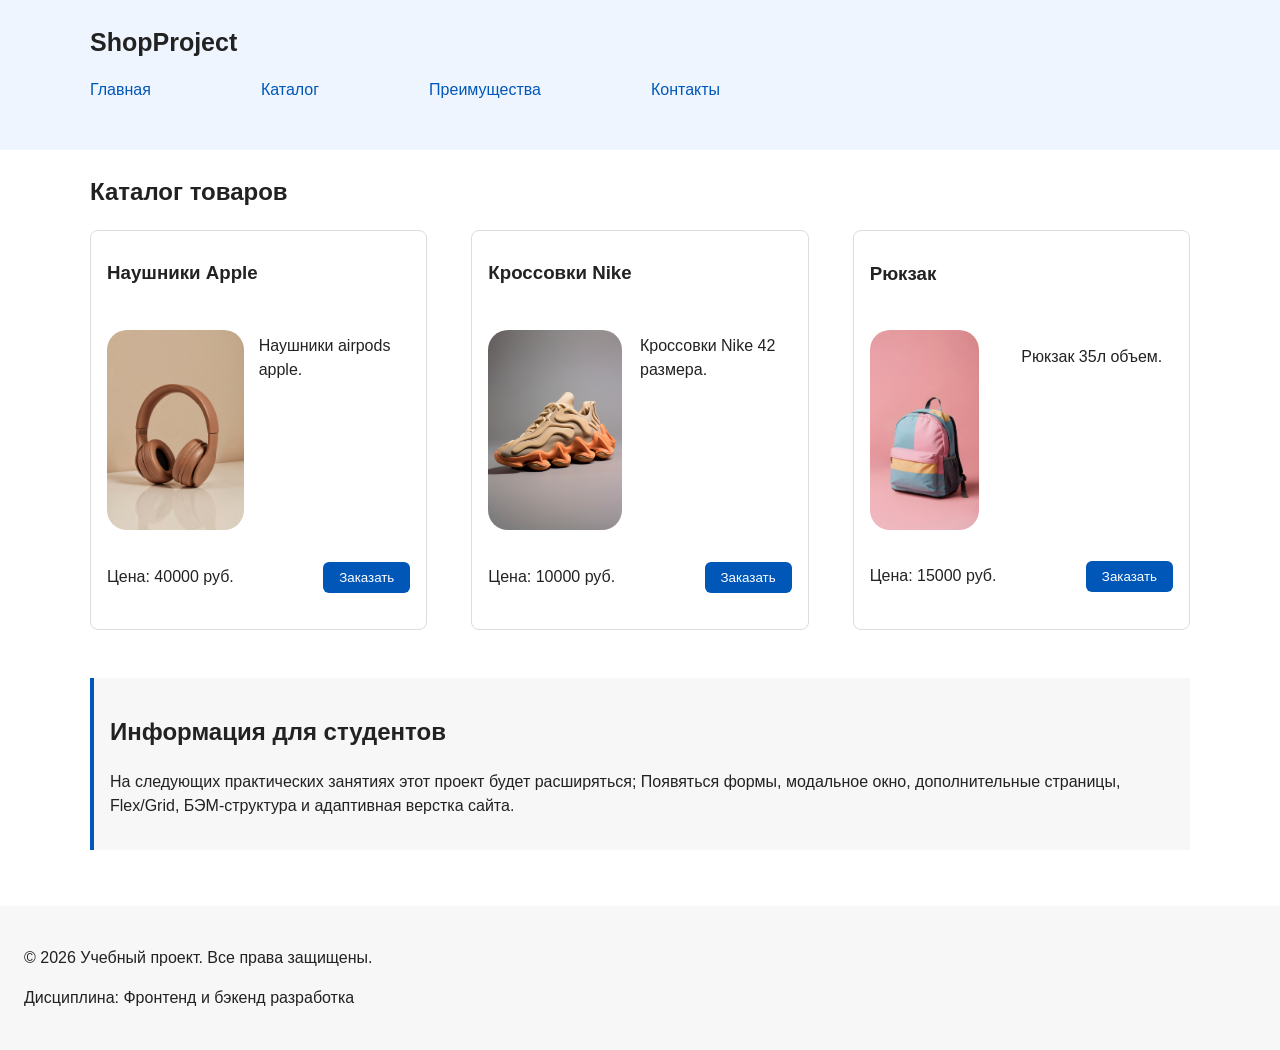
==== catalog.html @ 736186d8 "correct commit: fixed bugs" ====
<!DOCTYPE html>
<html lang="ru">
<head>
    <meta charset="UTF-8">
    <meta name="viewport" content="width=device-width, initial-scale=1.0">
    <title>Document</title>
</head>
<body>
    <header class="header">
        <div class="site-header">
            <a class="site-logo" href="index.html">ShopProject</a>
            <nav class="site-nav" aria-label="Основная навигация">
                <ul class="site-nav list">
                    <li><a href="index.html">Главная</a></li>
                    <li><a href="catalog.html">Каталог</a></li>
                    <li><a href="#advantages">Преимущества</a></li>
                    <li><a href="#contacts">Контакты</a></li>
                </ul>
            </nav>
        </div>
    </header>
</body>
</html><!DOCTYPE html>
<html lang="ru">
<head>
    <meta charset="UTF-8">
    <meta name="viewport" content="width=device-width, initial-scale=1.0">
    <title>Каталог товаров</title>
    <link rel="stylesheet" href="css/style.css">
    <script src="js/main.js" defer></script>
</head>
<body>
    <header class="header">
        <div class="site-header">
            <a class="site-logo" href="index.html">ShopProject</a>
            <nav class="site-nav" aria-label="Основная навигация">
                <ul class="site-nav list">
                    <li><a href="index.html">Главная</a></li>
                    <li><a href="#popular">Каталог</a></li>
                    <li><a href="#advantages">Преимущества</a></li>
                    <li><a href="#contacts">Контакты</a></li>
                </ul>
            </nav>
        </div>
    </header>
    <main class="main">
        <div class="top__space"></div>
        
        <section class="section" id="popular">
            <h2>Каталог товаров</h2>
            <div class="popular-cards__section">
                <article class="product-card">
                    <h3 class="product-card__title">Наушники Apple</h3>
                    <img class="product-card__image" src="./images/close-up-headphones-detail.jpg">
                    <div class="space"></div>
                    <p class="product-class__description">Наушники airpods apple.</p>
                    <p class="product-card__price">Цена: 40000 руб.</p>
                    <button class="button product-card__button" type="button" data-product="Товар 1">Заказать</button>
                </article>
                <article class="product-card">
                    <h3 class="product-card__title">Кроссовки Nike</h3>  
                    <img class="product-card__image" src="./images/close-up-futuristic-sneakers.jpg">
                    <div class="space"></div>
                    <p class="product-class__description">Кроссовки Nike 42 размера.</p>
                    <p class="product-card__price">Цена: 10000 руб.</p>
                    <button class="button product-card__button" type="button" data-product="Товар 2">Заказать</button>
                </article>
                <article class="product-card">
                    <h3 class="product-card__title">Рюкзак</h3>
                    <img class="product-card__image" src="./images/colorful-pastel-backpack-pink-background.jpg">
                    <div class="space"></div>
                    <p class="product-class__description">Рюкзак 35л объем.</p>
                    <p class="product-card__price">Цена: 15000 руб.</p>
                    <button class="button product-card__button" type="button" data-product="Товар 3">Заказать</button>
                </article>
            </div>
        </section>
        <aside class="aside-info">
            <h2>Информация для студентов</h2>
            <p>
                На следующих практических занятиях этот проект будет расширяться; Появяться формы, модальное окно, дополнительные страницы, Flex/Grid, БЭМ-структура и адаптивная верстка сайта.
            </p>
        </aside>
    </main>
    <footer id="contacts" class="footer">
        <p>&copy; 2026 Учебный проект. Все права защищены.</p>
        <p>Дисциплина: Фронтенд и бэкенд разработка</p>
    </footer>
    <dialog class="order-dialog" id="order-dialog" aria-labelledby="order-dialog-title">
        <h2 id="order-dialog-title">Оформление заявки</h2>
        <form class="order-form" id="order-form" action="#" method="post" novalidate>
            <input id="selected-product" name="selected-product" type="hidden">
            <div class="form-field">
                <label for="order-name">Имя</label>
                <input id="order-name"
                name="name"
                type="text"
                placeholder="Введите ваше имя"
                minlength="2"
                autocomplete="given-name"
                required>
            </div>
            <div class="form-field">
                <label for="order-email">Email</label>
                <input id="order-email"
                name="email"
                type="email"
                placeholder="example@mail.ru"
                autocomplete="email"
                required>
            </div>
            <div class="form-field">
                <label for="order-phone">Телефон</label>
                <input id="order-phone"
                name="phone"
                type="tel"
                placeholder="+7 (999) 999-99-99"
                pattern="\+7 \(\d{3}\) \d{3}-\d{2}-\d{2}"
                autocomplete="tel"
                required>
                <small>Формат: +7 (999) 999-99-99</small>
            </div>
            <div class="form-field">
                <label for="order-date">Дата связи</label>
                <input id="order-date"
                name="date"
                type="date"
                required>
            </div>
            <div class="form-field">
                <label for="order-topic">Тема заявки</label>
                <select id="order-topic" name="topic" required>
                    <option value="">Выберите тему</option>
                    <option value="product">Заказ товара</option>
                    <option value="consultation">Консультации</option>
                    <option value="delivery">Доставка</option>
                </select>
            </div>
            <div class="form-field">
                <label for="order-comment">Комментарий</label>
                <textarea
                id="order-comment" 
                name="comment"
                rows="4"
                placeholder="Укажите дополнительную информацию"></textarea>
            </div>
            <div class="form-field form-field--checkbox">
                <label>
                    <input id="order-agreement" 
                    type="checkbox"
                    name="agreement" required>
                    Я согласен на обработку персональных данных
                </label>
            </div>
            <div class="form-actions">
                <button type="button" id="close-order-dialog">Закрыть</button>
                <button type="submit">Отправить заявку</button>
            </div>
        </form>
    </dialog>
    <p class="success-message" id="success-message" hidden>
        Ваша заявка успешно отправлена!
    </p>
</body>
</html>
---- css/style.css ----
/* ===============================
   1. Переменные проекта
   =============================== */



:root{
  /* Основные цвета проекта */
  --color-bg: #ffffff;
  --color-text: #222222;
  --color-muted: #666666;
  --color-primary: #0057b8;
  --color-primary-dark: #003f86;
  --color-border: #dddddd;
  --color-surface: #f7f7f7;
  --color-surface-accent: #eef5ff;
  --color-danger: #b00020;
  --color-success: #168a2f;
  --color-success-bg: #eefaf0;
  --color-white: #ffffff;

  /* Отступы */
  --space-xs: 4px;
  --space-sm: 8px;
  --space-md: 16px;
  --space-lg: 24px;
  --space-xl: 32px;

  /* Скругления */
  --radius-sm: 6px;
  --radius-md: 8px;
  --radius-lg: 12px;

  /* Размеры */
  --container-width: 1100px;

}





   /* ===============================
   2. Базовые стили
   =============================== */
* {
    box-sizing: border-box;
}

body {
  margin: 0;
  font-family: Arial, sans-serif;
  line-height: 1.5;
  color: var(--color-text);
  background-color: var(--color-bg);
}
/* ===============================
   3. Общие элементы интерфейса
   =============================== */
header,
main, 
footer {
    padding: var(--space-lg);
}

header{
    background-color: var(--color-surface);


}

footer{
    background-color: var(--color-surface);
}

a {
  color: var(--color-primary);
}

a:hover {
  color: var(--color-primary-dark);
}

a:focus-visible {
  outline: 2px solid var(--color-primary);
  outline-offset: 3px;
}

/* ===============================
   4. Компоненты страницы
   =============================== */

.list{
  display: flex;
  justify-content: flex-start;
  gap: 10%;
  margin-top: 20px;
}

.header{
  position: fixed;
  background-color: var(--color-surface-accent);
  width: 100vw;
  height: 150px;
}

body{
  overflow-x: hidden;
}

.site-header{
  height: 100%;
  max-width: 1100px;
  margin: 0 auto;
  background-color: var(--color-surface-accent);
}

.top__space{
  height: 150px;
  width: 100vw;
}

.site-logo{
  font-weight: bold;
  text-decoration: none;
  color: #222222;
  font-size: 25px;
}

.site-nav.list{
  padding: 0;
  margin: 16px 0 0;
  list-style: none;
}

.site-nav.list a{
  color: #0057b8;
  text-decoration: none;
}

.site-nav.list a:hover{
  text-decoration: underline;
}

.hero {
  max-width: var(--container-width);
  margin: 0 auto var(--space-xl);
  padding: var(--space-xl) var(--space-lg);
  background-color: var(--color-surface-accent);
  border-radius: var(--radius-lg);
}

.section {
  max-width: var(--container-width);
  margin: 0 auto var(--space-xl);
}

.section h2 {
  margin-top: 0;
}

.product-card {
  margin-bottom: var(--space-md);
  padding: var(--space-md);
  border: 1px solid var(--color-border);
  border-radius: var(--radius-md);
  background-color: var(--color-bg);
}

.product-card:hover {
  border-color: var(--color-primary);
}

.product-card h3 {
  margin-top: 0;
}


.button {
  display: inline-block;
  padding: var(--space-sm) var(--space-md);
  color: var(--color-white);
  background-color: var(--color-primary);
  text-decoration: none;
  border: none;
  border-radius: var(--radius-sm);
  cursor: pointer;
}

.button:hover {
  background-color: var(--color-primary-dark);
  color: var(--color-white);
}

.button:focus-visible {
  outline: 2px solid var(--color-primary);
  outline-offset: 3px;
}

.button:disabled {
  opacity: 0.6;
  cursor: not-allowed;
}

.aside-info {
  max-width: var(--container-width);
  margin: 0 auto var(--space-xl);
  padding: var(--space-md);
  border-left: 4px solid var(--color-primary);
  background-color: var(--color-surface);
}

.popular-cards__section{
  display: flex;
  justify-content: space-between;
  gap: 4%;
}

.product-card{
  display: grid;
  place-items: left;
  align-items: center;
  grid-template-rows: 1fr 1fr 1fr 1fr 1fr;
  grid-template-columns: 1fr 1fr;
  height: 400px;
  width: 33%;
}

.product-card__title{
  grid-row: 1 / 2;
}

.product-card__description{
  grid-row: 2 / 5;
  grid-column: 2 / 3;
}
.product-card__price{
  grid-row: 5 / 6;
  grid-column: 1 / 2;
}
.product-card__button{
  grid-row: 5 / 6;
  grid-column: 2 / 3;
  justify-self: end;
}

.product-card__image{
  grid-row: 2 / 5;
  background-size: cover;
  height: 200px;
  border-radius: 20px;

}
.space{
  grid-column: 2 / 3;
  grid-row: 1 / 2;
}

.footer{
  padding: var(--space-lg);
}

/* ===============================
   5. Форма и модальное окно
   =============================== */

.order-dialog {
  width: min(100% - 32px, 560px);
  padding: var(--space-lg);
  border: none;
  border-radius: var(--radius-lg);
}

.order-dialog::backdrop {
  background-color: rgba(0, 0, 0, 0.5);
}

.form-field {
  margin-bottom: var(--space-md);
}

.form-field label {
  display: block;
  margin-bottom: var(--space-xs);
}

.form-field input,
.form-field select,
.form-field textarea {
  width: 100%;
  padding: 10px 12px;
  border: 1px solid var(--color-border);
  border-radius: var(--radius-sm);
  font: inherit;
}

.form-field input[type="checkbox"] {
  width: auto;
}

.form-field small {
  display: block;
  margin-top: var(--space-xs);
  color: var(--color-muted);
}

.form-field input:hover,
.form-field select:hover,
.form-field textarea:hover {
  border-color: var(--color-primary);
}

.form-field input:focus-visible,
.form-field select:focus-visible,
.form-field textarea:focus-visible,
.form-actions button:focus-visible {
  outline: 2px solid var(--color-primary);
  outline-offset: 3px;
}

[aria-invalid="true"] {
  border-color: var(--color-danger);
}

/*
  Кнопки формы.
*/
.form-actions {
  display: flex;
  gap: 12px;
  margin-top: 20px;
}

/*
  Сообщение об успешной отправке.
*/
.success-message {
  max-width: var(--container-width);
  margin: var(--space-lg) auto;
  padding: var(--space-md);
  border-left: 4px solid var(--color-success);
  background-color: var(--color-success-bg);
}
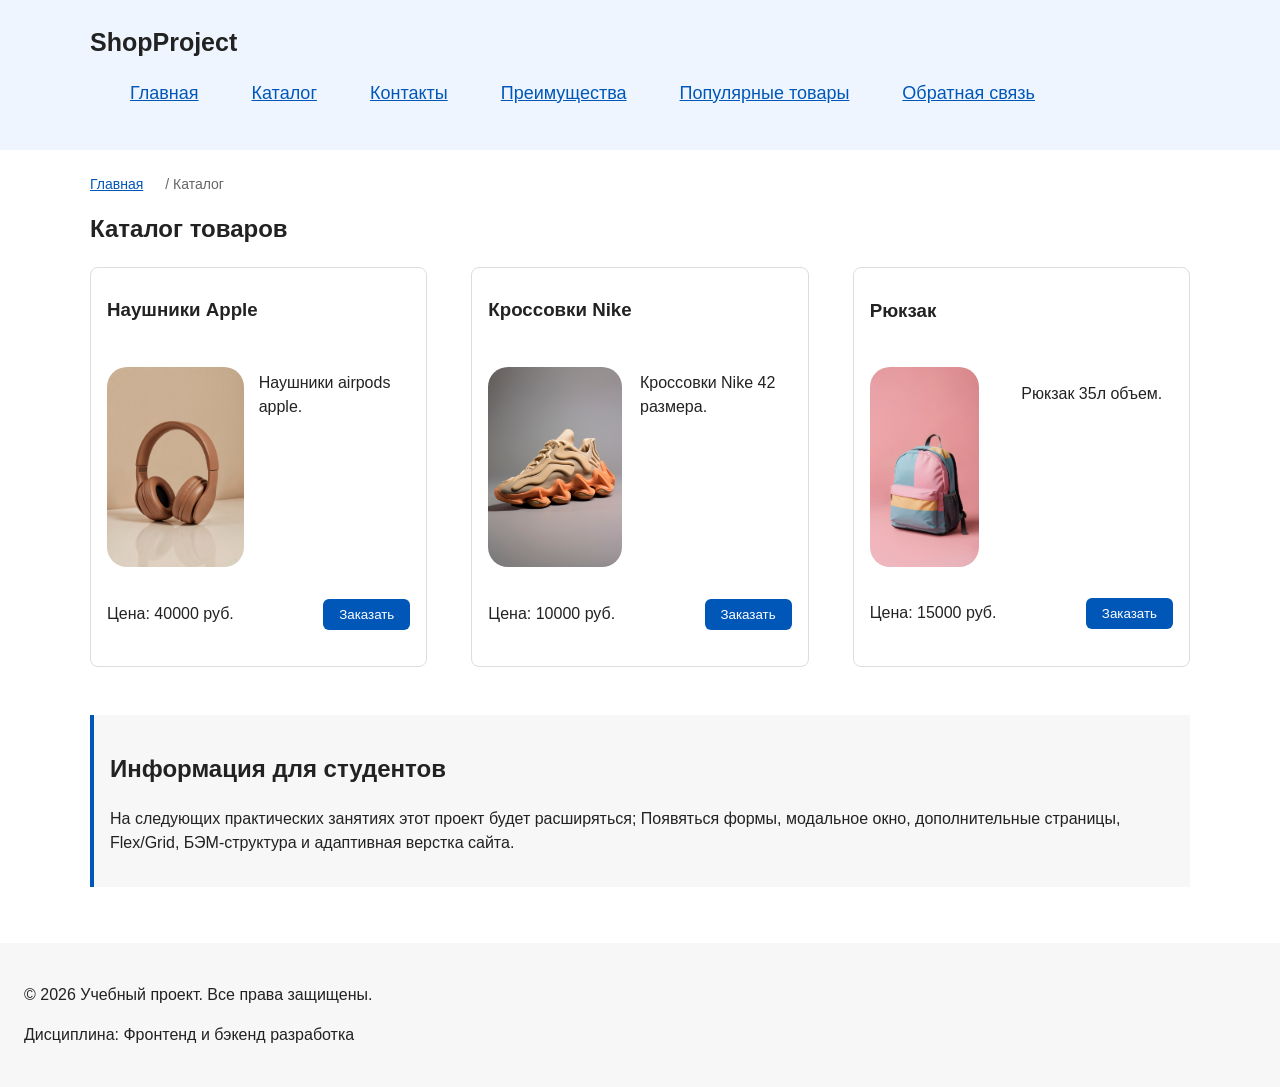
==== commit 92171c77: "feat: add multi-page structure navigation and anchors" ====
--- a/catalog.html
+++ b/catalog.html
@@ -25,7 +25,8 @@
 <head>
     <meta charset="UTF-8">
     <meta name="viewport" content="width=device-width, initial-scale=1.0">
-    <title>Каталог товаров</title>
+    <meta name="description" content="Каталог товаров учебного интернет-магазина.">
+    <title>Каталог товаров — Учебный интернет-магазин</title>
     <link rel="stylesheet" href="css/style.css">
     <script src="js/main.js" defer></script>
 </head>
@@ -34,18 +35,24 @@
         <div class="site-header">
             <a class="site-logo" href="index.html">ShopProject</a>
             <nav class="site-nav" aria-label="Основная навигация">
-                <ul class="site-nav list">
+                <ul class="site-nav__list">
                     <li><a href="index.html">Главная</a></li>
-                    <li><a href="#popular">Каталог</a></li>
-                    <li><a href="#advantages">Преимущества</a></li>
-                    <li><a href="#contacts">Контакты</a></li>
+                    <li><a href="catalog.html">Каталог</a></li>
+                    <li><a href="contacts.html">Контакты</a></li>
+                    <li><a href="index.html#advantages">Преимущества</a></li>
+                    <li><a href="index.html#popular">Популярные товары</a></li>
+                    <li><a href="index.html#contacts">Обратная связь</a></li>
                 </ul>
             </nav>
         </div>
     </header>
     <main class="main">
+
         <div class="top__space"></div>
-        
+        <nav class="breadcrumbs" aria-label="Хлебные крошки">
+            <a class="breadcrumb" href="index.html">Главная</a>
+            <span class="breadcrumb">Каталог</span>
+        </nav>
         <section class="section" id="popular">
             <h2>Каталог товаров</h2>
             <div class="popular-cards__section">
--- a/css/style.css
+++ b/css/style.css
@@ -54,6 +54,10 @@
   color: var(--color-text);
   background-color: var(--color-bg);
 }
+
+html {
+  scroll-behavior: smooth;
+}
 /* ===============================
    3. Общие элементы интерфейса
    =============================== */
@@ -108,6 +112,11 @@
   overflow-x: hidden;
 }
 
+:target {
+  outline: 2px dashed var(--color-primary);
+  outline-offset: 4px;
+}
+
 .site-header{
   height: 100%;
   max-width: 1100px;
@@ -115,6 +124,15 @@
   background-color: var(--color-surface-accent);
 }
 
+.site-nav__list{
+  display: flex;
+  justify-content: flex-start;
+  gap: 5%;
+  list-style-type: none;
+  color: var(--color-primary-dark);
+  font-size: 18px;
+}
+
 .top__space{
   height: 150px;
   width: 100vw;
@@ -127,6 +145,7 @@
   font-size: 25px;
 }
 
+
 .site-nav.list{
   padding: 0;
   margin: 16px 0 0;
@@ -148,6 +167,37 @@
   padding: var(--space-xl) var(--space-lg);
   background-color: var(--color-surface-accent);
   border-radius: var(--radius-lg);
+}
+
+.breadcrumbs{
+  display: flex;
+  justify-content: flex-start;
+  gap: 2%;
+  max-width: var(--container-width);
+  margin: 0 auto var(--space-xl);
+}
+
+
+/* .breadcrumbs > *:not(:last-child)::after{
+  content: "→";
+  margin-left: 15%;
+  text-decoration: none;
+} */
+
+.breadcrumbs {
+  max-width: var(--container-width);
+  margin: 0 auto var(--space-md);
+  font-size: 14px;
+  color: var(--color-muted);
+}
+
+.breadcrumbs a {
+  color: var(--color-primary);
+}
+
+.breadcrumbs span::before {
+  content: " / ";
+  color: var(--color-muted);
 }
 
 .section {
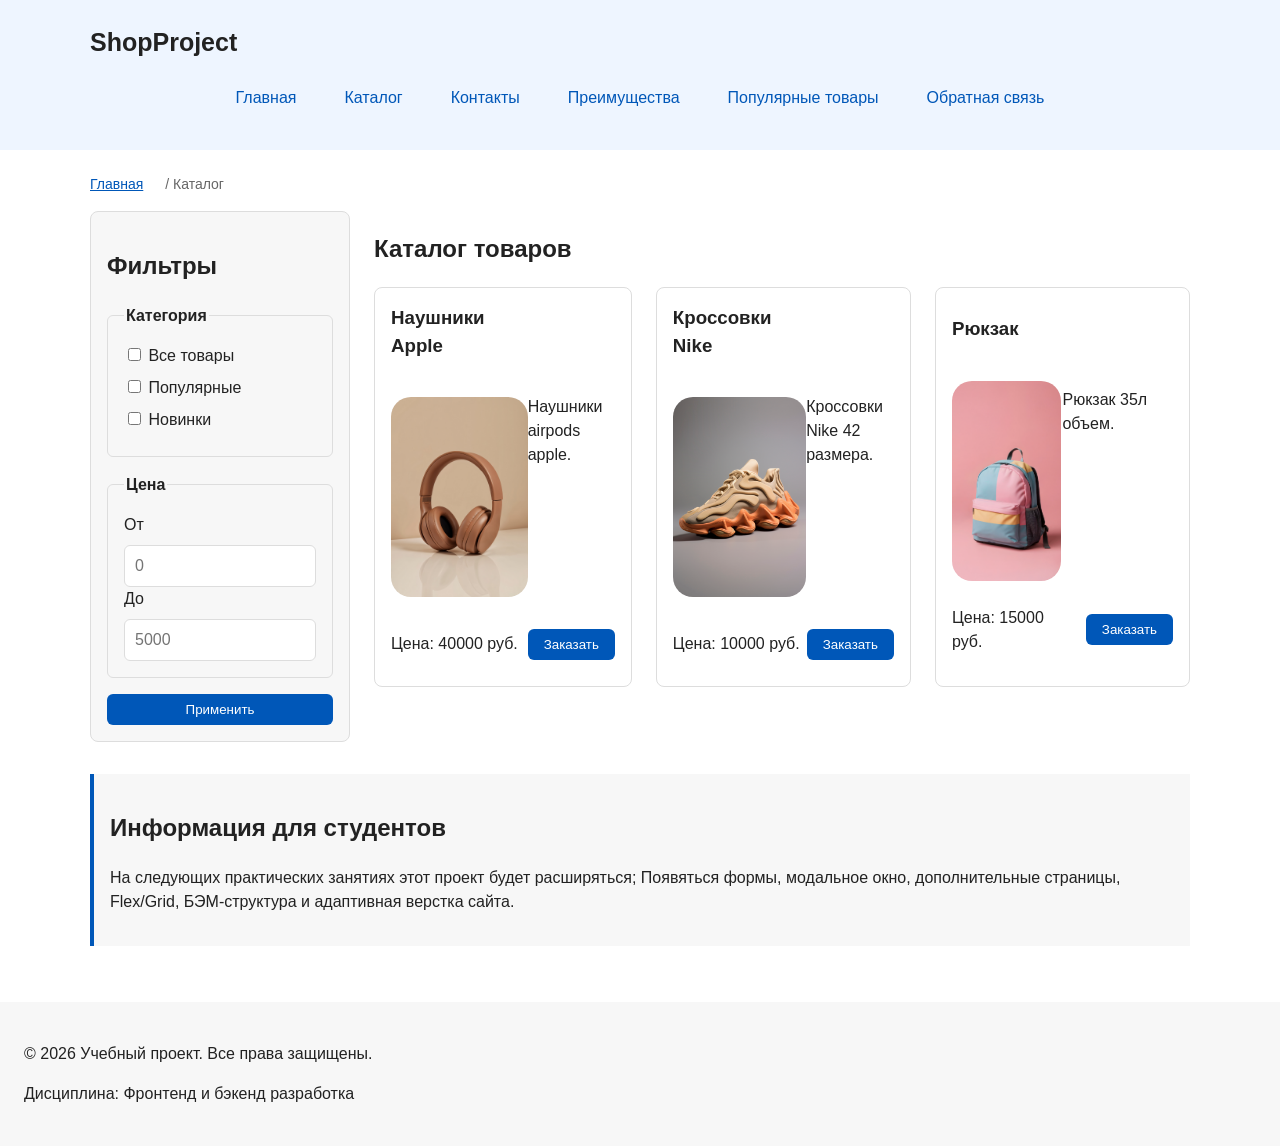
==== commit b029b643: "feat: add flex navigation and grid catalog layout" ====
--- a/catalog.html
+++ b/catalog.html
@@ -53,35 +53,74 @@
             <a class="breadcrumb" href="index.html">Главная</a>
             <span class="breadcrumb">Каталог</span>
         </nav>
-        <section class="section" id="popular">
-            <h2>Каталог товаров</h2>
-            <div class="popular-cards__section">
-                <article class="product-card">
-                    <h3 class="product-card__title">Наушники Apple</h3>
-                    <img class="product-card__image" src="./images/close-up-headphones-detail.jpg">
-                    <div class="space"></div>
-                    <p class="product-class__description">Наушники airpods apple.</p>
-                    <p class="product-card__price">Цена: 40000 руб.</p>
-                    <button class="button product-card__button" type="button" data-product="Товар 1">Заказать</button>
-                </article>
-                <article class="product-card">
-                    <h3 class="product-card__title">Кроссовки Nike</h3>  
-                    <img class="product-card__image" src="./images/close-up-futuristic-sneakers.jpg">
-                    <div class="space"></div>
-                    <p class="product-class__description">Кроссовки Nike 42 размера.</p>
-                    <p class="product-card__price">Цена: 10000 руб.</p>
-                    <button class="button product-card__button" type="button" data-product="Товар 2">Заказать</button>
-                </article>
-                <article class="product-card">
-                    <h3 class="product-card__title">Рюкзак</h3>
-                    <img class="product-card__image" src="./images/colorful-pastel-backpack-pink-background.jpg">
-                    <div class="space"></div>
-                    <p class="product-class__description">Рюкзак 35л объем.</p>
-                    <p class="product-card__price">Цена: 15000 руб.</p>
-                    <button class="button product-card__button" type="button" data-product="Товар 3">Заказать</button>
-                </article>
-            </div>
+        <section class="catalog-layout">
+            <aside class="catalog-filters">
+                <h2>Фильтры</h2>
+
+                <form class="filters-form" action="#" method="get">
+                <fieldset>
+                    <legend>Категория</legend>
+
+                    <label>
+                    <input type="checkbox" name="category" value="all">
+                    Все товары
+                    </label>
+
+                    <label>
+                    <input type="checkbox" name="category" value="popular">
+                    Популярные
+                    </label>
+
+                    <label>
+                    <input type="checkbox" name="category" value="new">
+                    Новинки
+                    </label>
+                </fieldset>
+
+                <fieldset>
+                    <legend>Цена</legend>
+
+                    <label for="price-from">От</label>
+                    <input id="price-from" name="price-from" type="number" min="0" placeholder="0">
+
+                    <label for="price-to">До</label>
+                    <input id="price-to" name="price-to" type="number" min="0" placeholder="5000">
+                </fieldset>
+
+                <button class="button" type="submit">Применить</button>
+                </form>
+            </aside>
+            <section class="catalog-products" id="popular">
+                <h2>Каталог товаров</h2>
+                <div class="popular-cards__section products-grid">
+                    <article class="product-card">
+                        <h3 class="product-card__title">Наушники Apple</h3>
+                        <img class="product-card__image" src="./images/close-up-headphones-detail.jpg">
+                        <div class="space"></div>
+                        <p class="product-class__description">Наушники airpods apple.</p>
+                        <p class="product-card__price">Цена: 40000 руб.</p>
+                        <button class="button product-card__button" type="button" data-product="Товар 1">Заказать</button>
+                    </article>
+                    <article class="product-card">
+                        <h3 class="product-card__title">Кроссовки Nike</h3>  
+                        <img class="product-card__image" src="./images/close-up-futuristic-sneakers.jpg">
+                        <div class="space"></div>
+                        <p class="product-class__description">Кроссовки Nike 42 размера.</p>
+                        <p class="product-card__price">Цена: 10000 руб.</p>
+                        <button class="button product-card__button" type="button" data-product="Товар 2">Заказать</button>
+                    </article>
+                    <article class="product-card">
+                        <h3 class="product-card__title">Рюкзак</h3>
+                        <img class="product-card__image" src="./images/colorful-pastel-backpack-pink-background.jpg">
+                        <div class="space"></div>
+                        <p class="product-class__description">Рюкзак 35л объем.</p>
+                        <p class="product-card__price">Цена: 15000 руб.</p>
+                        <button class="button product-card__button" type="button" data-product="Товар 3">Заказать</button>
+                    </article>
+                </div>
+            </section>
         </section>
+        
         <aside class="aside-info">
             <h2>Информация для студентов</h2>
             <p>
--- a/css/style.css
+++ b/css/style.css
@@ -124,13 +124,28 @@
   background-color: var(--color-surface-accent);
 }
 
-.site-nav__list{
+.site-nav__list {
   display: flex;
-  justify-content: flex-start;
-  gap: 5%;
-  list-style-type: none;
-  color: var(--color-primary-dark);
-  font-size: 18px;
+  flex-wrap: wrap;
+  justify-content: center;
+  align-items: center;
+  gap: var(--space-md);
+  padding: 0;
+  margin: var(--space-md) 0 0;
+  list-style: none;
+}
+
+.site-nav__list a {
+  display: inline-block;
+  padding: var(--space-sm) var(--space-md);
+  color: var(--color-primary);
+  text-decoration: none;
+  border-radius: var(--radius-sm);
+}
+
+.site-nav__list a:hover {
+  color: var(--color-white);
+  background-color: var(--color-primary);
 }
 
 .top__space{
@@ -152,14 +167,6 @@
   list-style: none;
 }
 
-.site-nav.list a{
-  color: #0057b8;
-  text-decoration: none;
-}
-
-.site-nav.list a:hover{
-  text-decoration: underline;
-}
 
 .hero {
   max-width: var(--container-width);
@@ -207,6 +214,12 @@
 
 .section h2 {
   margin-top: 0;
+}
+
+.products-grid {
+  display: grid;
+  grid-template-columns: repeat(3, 1fr);
+  gap: var(--space-lg);
 }
 
 .product-card {
@@ -260,10 +273,54 @@
   background-color: var(--color-surface);
 }
 
-.popular-cards__section{
-  display: flex;
-  justify-content: space-between;
-  gap: 4%;
+.filters-form {
+  display: grid;
+  gap: var(--space-md);
+}
+
+.filters-form fieldset {
+  margin: 0;
+  padding: var(--space-md);
+  border: 1px solid var(--color-border);
+  border-radius: var(--radius-sm);
+}
+
+.filters-form legend {
+  font-weight: 700;
+}
+
+.filters-form label {
+  display: block;
+  margin-bottom: var(--space-sm);
+}
+
+.filters-form input[type="number"] {
+  width: 100%;
+  padding: 8px 10px;
+  border: 1px solid var(--color-border);
+  border-radius: var(--radius-sm);
+  font: inherit;
+}
+
+
+.catalog-layout {
+  max-width: var(--container-width);
+  margin: 0 auto var(--space-xl);
+  display: grid;
+  grid-template-columns: 260px 1fr;
+  grid-template-areas: "filters products";
+  gap: var(--space-lg);
+}
+
+.catalog-filters {
+  grid-area: filters;
+  padding: var(--space-md);
+  border: 1px solid var(--color-border);
+  border-radius: var(--radius-md);
+  background-color: var(--color-surface);
+}
+.catalog-products {
+  grid-area: "products";
 }
 
 .product-card{
@@ -273,7 +330,7 @@
   grid-template-rows: 1fr 1fr 1fr 1fr 1fr;
   grid-template-columns: 1fr 1fr;
   height: 400px;
-  width: 33%;
+  width: 100%;
 }
 
 .product-card__title{
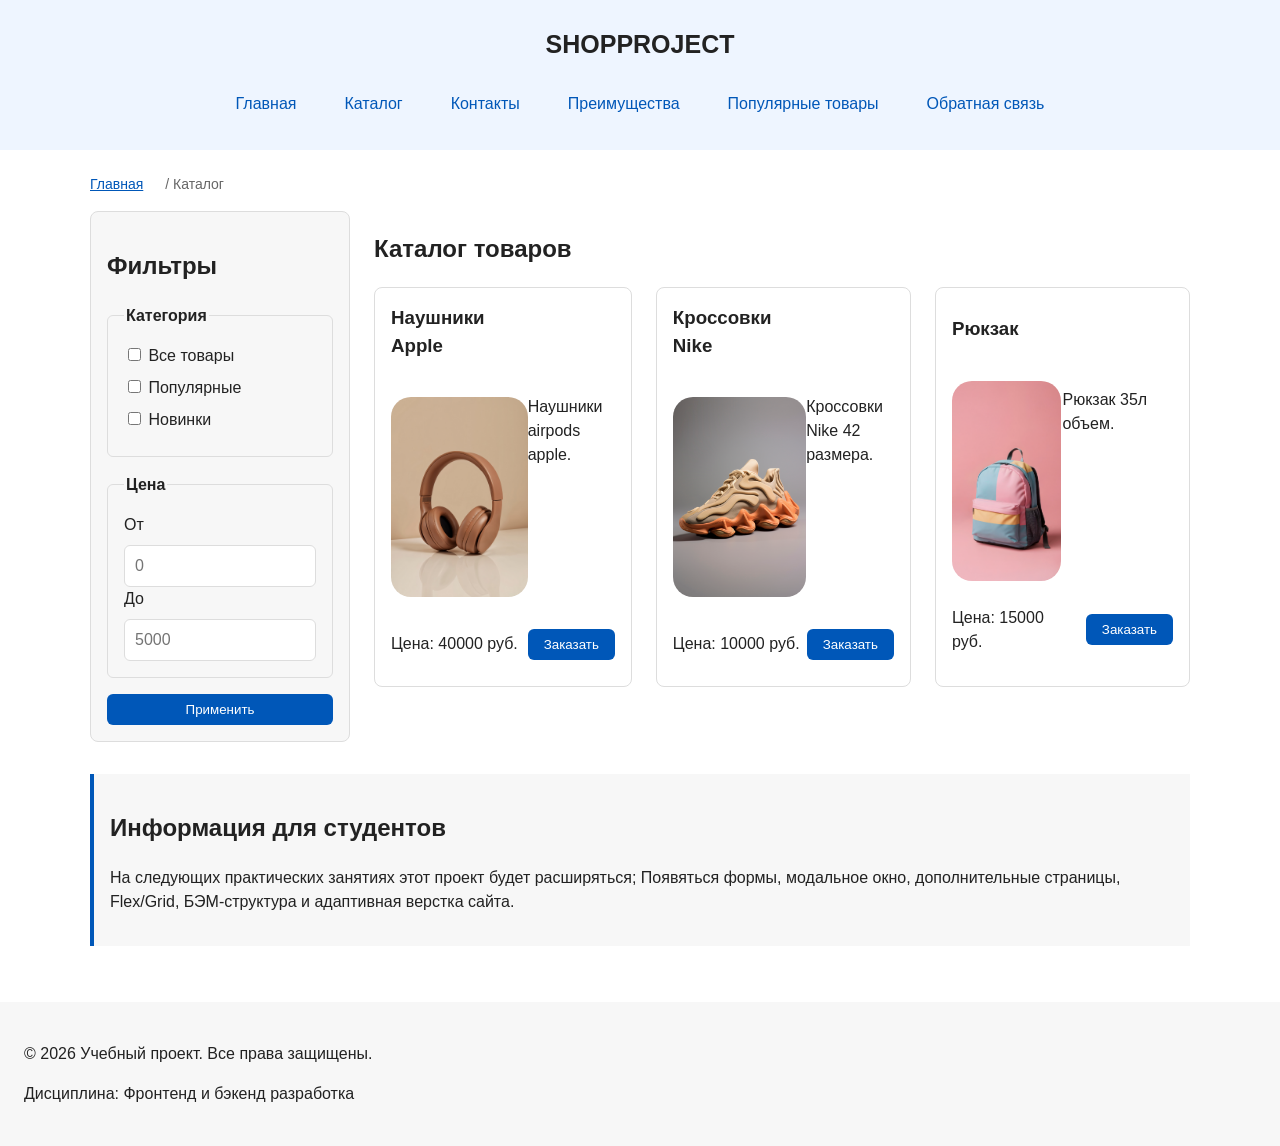
==== commit 47ecadd6: "refactor: apply BEM naming to CSS classes" ====
--- a/catalog.html
+++ b/catalog.html
@@ -3,12 +3,12 @@
 <head>
     <meta charset="UTF-8">
     <meta name="viewport" content="width=device-width, initial-scale=1.0">
-    <title>Document</title>
+    <title>Каталог товаров</title>
 </head>
 <body>
     <header class="header">
         <div class="site-header">
-            <a class="site-logo" href="index.html">ShopProject</a>
+            <a class="site-header__logo" href="index.html">ShopProject</a>
             <nav class="site-nav" aria-label="Основная навигация">
                 <ul class="site-nav list">
                     <li><a href="index.html">Главная</a></li>
@@ -31,27 +31,26 @@
     <script src="js/main.js" defer></script>
 </head>
 <body>
-    <header class="header">
+    <header>
         <div class="site-header">
-            <a class="site-logo" href="index.html">ShopProject</a>
+            <a class="site-header__logo" href="index.html">ShopProject</a>
             <nav class="site-nav" aria-label="Основная навигация">
                 <ul class="site-nav__list">
-                    <li><a href="index.html">Главная</a></li>
-                    <li><a href="catalog.html">Каталог</a></li>
-                    <li><a href="contacts.html">Контакты</a></li>
-                    <li><a href="index.html#advantages">Преимущества</a></li>
-                    <li><a href="index.html#popular">Популярные товары</a></li>
-                    <li><a href="index.html#contacts">Обратная связь</a></li>
+                    <li class="site-nav__item"><a class="site-nav__link" href="index.html">Главная</a></li>
+                    <li class="site-nav__item"><a class="site-nav__link" href="catalog.html">Каталог</a></li>
+                    <li class="site-nav__item"><a class="site-nav__link" href="contacts.html">Контакты</a></li>
+                    <li class="site-nav__item"><a class="site-nav__link" href="index.html#advantages">Преимущества</a></li>
+                    <li class="site-nav__item"><a class="site-nav__link" href="index.html#popular">Популярные товары</a></li>
+                    <li class="site-nav__item"><a class="site-nav__link" href="index.html#contacts">Обратная связь</a></li>
                 </ul>
             </nav>
         </div>
     </header>
-    <main class="main">
-
-        <div class="top__space"></div>
+    <main>
+        <div class="top-space"></div>
         <nav class="breadcrumbs" aria-label="Хлебные крошки">
-            <a class="breadcrumb" href="index.html">Главная</a>
-            <span class="breadcrumb">Каталог</span>
+            <a class="breadcrumbs__link" href="index.html">Главная</a>
+            <span class="breadcrumbs__current">Каталог</span>
         </nav>
         <section class="catalog-layout">
             <aside class="catalog-filters">
@@ -91,8 +90,8 @@
                 </form>
             </aside>
             <section class="catalog-products" id="popular">
-                <h2>Каталог товаров</h2>
-                <div class="popular-cards__section products-grid">
+                <h2 class="catalog-products__title">Каталог товаров</h2>
+                <div class="catalog-products__container products-grid">
                     <article class="product-card">
                         <h3 class="product-card__title">Наушники Apple</h3>
                         <img class="product-card__image" src="./images/close-up-headphones-detail.jpg">
@@ -122,23 +121,24 @@
         </section>
         
         <aside class="aside-info">
-            <h2>Информация для студентов</h2>
-            <p>
+            <h2 class="aside-info__title">Информация для студентов</h2>
+            <p class="aside-info__text">
                 На следующих практических занятиях этот проект будет расширяться; Появяться формы, модальное окно, дополнительные страницы, Flex/Grid, БЭМ-структура и адаптивная верстка сайта.
             </p>
         </aside>
     </main>
-    <footer id="contacts" class="footer">
+    <footer id="contacts" class="site-footer">
         <p>&copy; 2026 Учебный проект. Все права защищены.</p>
         <p>Дисциплина: Фронтенд и бэкенд разработка</p>
     </footer>
     <dialog class="order-dialog" id="order-dialog" aria-labelledby="order-dialog-title">
-        <h2 id="order-dialog-title">Оформление заявки</h2>
+        <h2 id="order-dialog__title">Оформление заявки</h2>
         <form class="order-form" id="order-form" action="#" method="post" novalidate>
             <input id="selected-product" name="selected-product" type="hidden">
-            <div class="form-field">
-                <label for="order-name">Имя</label>
+            <div class="order-form__field">
+                <label class="order-form__label" for="order-name">Имя</label>
                 <input id="order-name"
+                class="order-form__input"
                 name="name"
                 type="text"
                 placeholder="Введите ваше имя"
@@ -146,18 +146,20 @@
                 autocomplete="given-name"
                 required>
             </div>
-            <div class="form-field">
-                <label for="order-email">Email</label>
+            <div class="order-form__field">
+                <label class="order-form__label" for="order-email">Email</label>
                 <input id="order-email"
+                class="order-form__input"
                 name="email"
                 type="email"
                 placeholder="example@mail.ru"
                 autocomplete="email"
                 required>
             </div>
-            <div class="form-field">
-                <label for="order-phone">Телефон</label>
+            <div class="order-form__field">
+                <label class="order-form__label" for="order-phone">Телефон</label>
                 <input id="order-phone"
+                class="order-form__input"
                 name="phone"
                 type="tel"
                 placeholder="+7 (999) 999-99-99"
@@ -166,15 +168,16 @@
                 required>
                 <small>Формат: +7 (999) 999-99-99</small>
             </div>
-            <div class="form-field">
-                <label for="order-date">Дата связи</label>
+            <div class="order-form__field">
+                <label class="order-form__label" for="order-date">Дата связи</label>
                 <input id="order-date"
+                class="order-form__input"
                 name="date"
                 type="date"
                 required>
             </div>
-            <div class="form-field">
-                <label for="order-topic">Тема заявки</label>
+            <div class="order-form__field">
+                <label class="order-form__label" for="order-topic">Тема заявки</label>
                 <select id="order-topic" name="topic" required>
                     <option value="">Выберите тему</option>
                     <option value="product">Заказ товара</option>
@@ -182,23 +185,24 @@
                     <option value="delivery">Доставка</option>
                 </select>
             </div>
-            <div class="form-field">
-                <label for="order-comment">Комментарий</label>
+            <div class="order-form__field">
+                <label class="order-form__label" for="order-comment">Комментарий</label>
                 <textarea
                 id="order-comment" 
                 name="comment"
                 rows="4"
                 placeholder="Укажите дополнительную информацию"></textarea>
             </div>
-            <div class="form-field form-field--checkbox">
-                <label>
+            <div class="order-form__field">
+                <label class="order-form__label">
                     <input id="order-agreement" 
+                    class="order-form__input"
                     type="checkbox"
                     name="agreement" required>
                     Я согласен на обработку персональных данных
                 </label>
             </div>
-            <div class="form-actions">
+            <div class="order-form__actions">
                 <button type="button" id="close-order-dialog">Закрыть</button>
                 <button type="submit">Отправить заявку</button>
             </div>
--- a/css/style.css
+++ b/css/style.css
@@ -101,7 +101,7 @@
   margin-top: 20px;
 }
 
-.header{
+header{
   position: fixed;
   background-color: var(--color-surface-accent);
   width: 100vw;
@@ -135,7 +135,7 @@
   list-style: none;
 }
 
-.site-nav__list a {
+.site-nav__link {
   display: inline-block;
   padding: var(--space-sm) var(--space-md);
   color: var(--color-primary);
@@ -143,25 +143,35 @@
   border-radius: var(--radius-sm);
 }
 
-.site-nav__list a:hover {
+.site-nav__link:hover {
   color: var(--color-white);
   background-color: var(--color-primary);
 }
 
-.top__space{
+.top-space{
   height: 150px;
   width: 100vw;
 }
 
-.site-logo{
+.site-header{
+  display: flex;
+  flex-direction: column;
+  align-items: center;
+  justify-content: space-around;
+  gap: 1%;
+}
+
+.site-header__logo{
   font-weight: bold;
   text-decoration: none;
   color: #222222;
   font-size: 25px;
-}
-
-
-.site-nav.list{
+  text-transform: uppercase;
+  
+}
+
+
+.site-nav__list{
   padding: 0;
   margin: 16px 0 0;
   list-style: none;
@@ -363,7 +373,7 @@
   grid-row: 1 / 2;
 }
 
-.footer{
+.site-footer{
   padding: var(--space-lg);
 }
 
@@ -382,18 +392,23 @@
   background-color: rgba(0, 0, 0, 0.5);
 }
 
-.form-field {
+.order-form {
   margin-bottom: var(--space-md);
 }
 
-.form-field label {
+.order-form__field{
+  margin-bottom: var(--space-md);
+}
+
+.order-form__label {
   display: block;
   margin-bottom: var(--space-xs);
-}
-
-.form-field input,
-.form-field select,
-.form-field textarea {
+
+}
+
+.order-form__input,
+.order-form select,
+.order-form textarea {
   width: 100%;
   padding: 10px 12px;
   border: 1px solid var(--color-border);
@@ -401,25 +416,28 @@
   font: inherit;
 }
 
-.form-field input[type="checkbox"] {
-  width: auto;
-}
-
-.form-field small {
+
+.order-form:nth-last-child(1) > input{
+  width: 25px;
+  height: auto;
+  display: inline;
+}
+
+.order-form small {
   display: block;
   margin-top: var(--space-xs);
   color: var(--color-muted);
 }
 
-.form-field input:hover,
-.form-field select:hover,
-.form-field textarea:hover {
+.order-form input:hover,
+.order-form select:hover,
+.order-form textarea:hover {
   border-color: var(--color-primary);
 }
 
-.form-field input:focus-visible,
-.form-field select:focus-visible,
-.form-field textarea:focus-visible,
+.order-form input:focus-visible,
+.order-form select:focus-visible,
+.order-form textarea:focus-visible,
 .form-actions button:focus-visible {
   outline: 2px solid var(--color-primary);
   outline-offset: 3px;
@@ -432,10 +450,17 @@
 /*
   Кнопки формы.
 */
-.form-actions {
+.order-form__actions{
   display: flex;
   gap: 12px;
   margin-top: 20px;
+}
+
+.order-form__button{
+  width: 200px;
+  height: 50px;
+  font-size: 16px;
+
 }
 
 /*
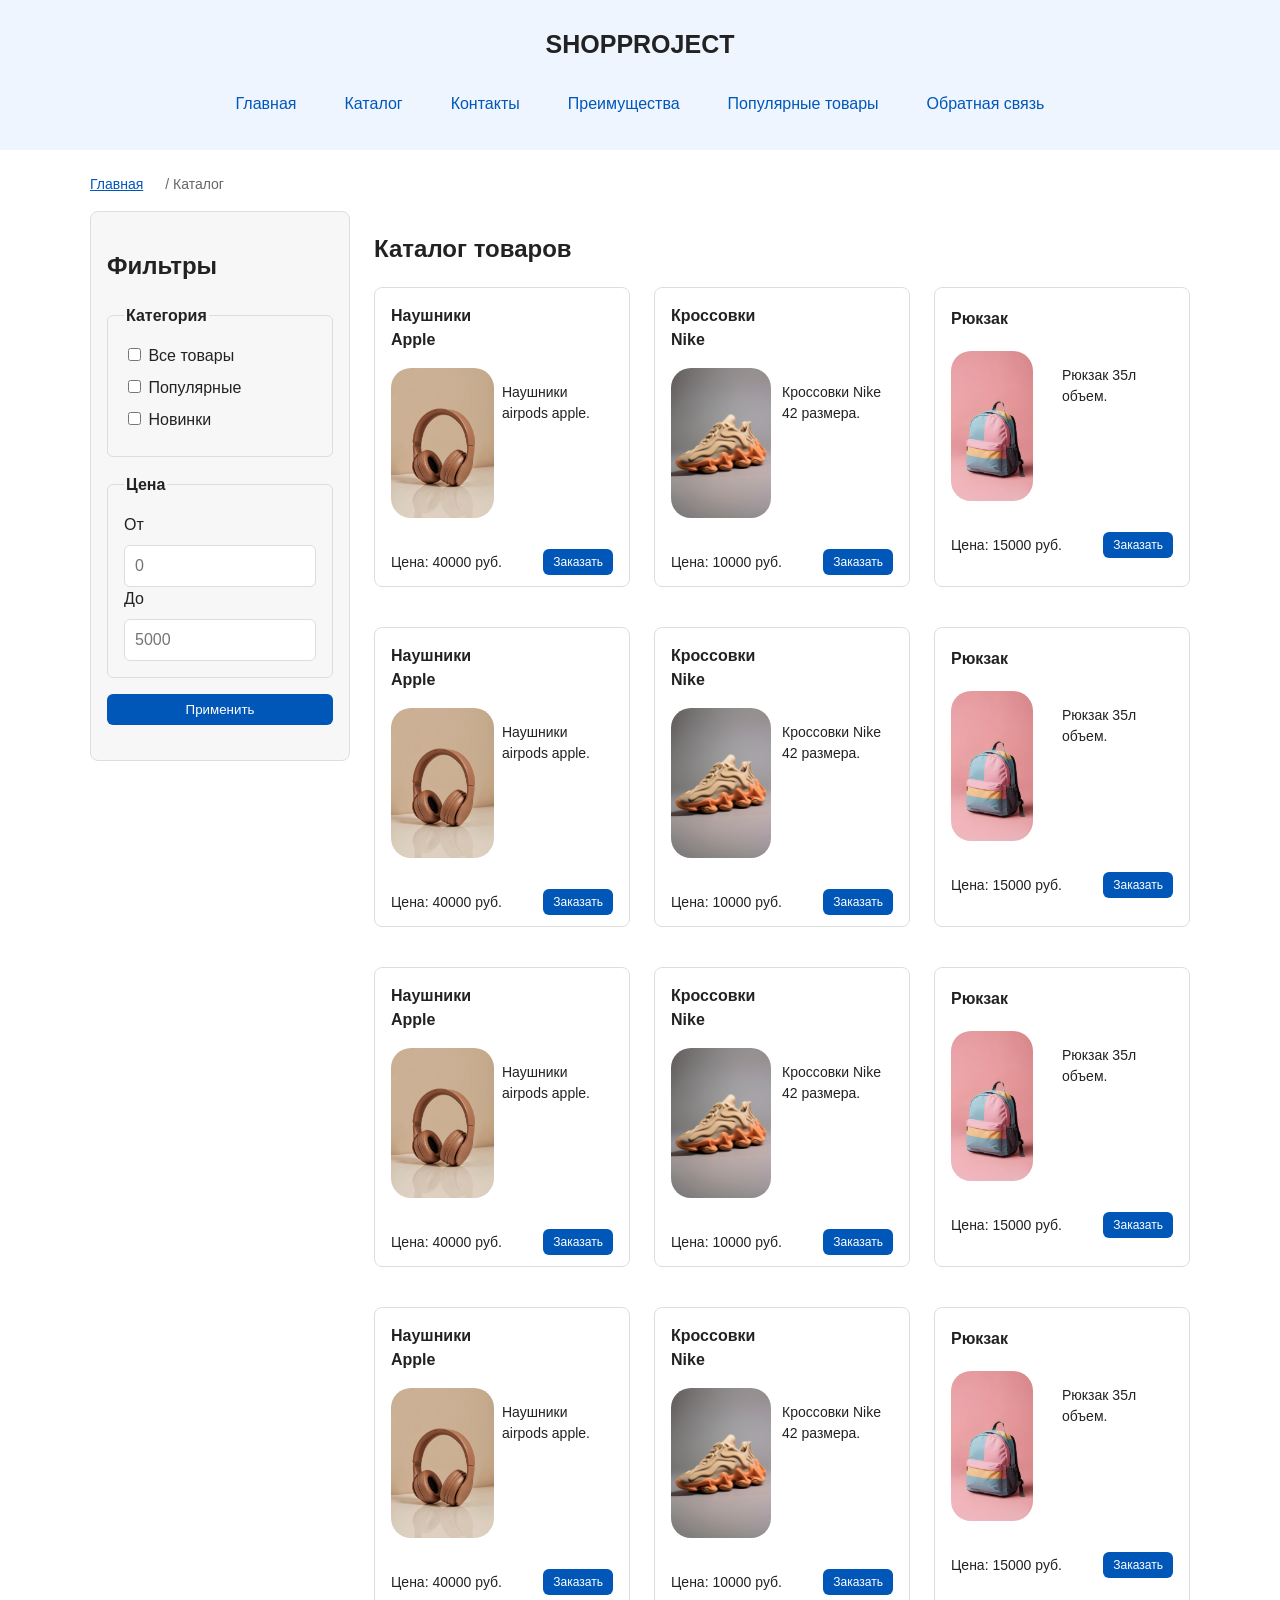
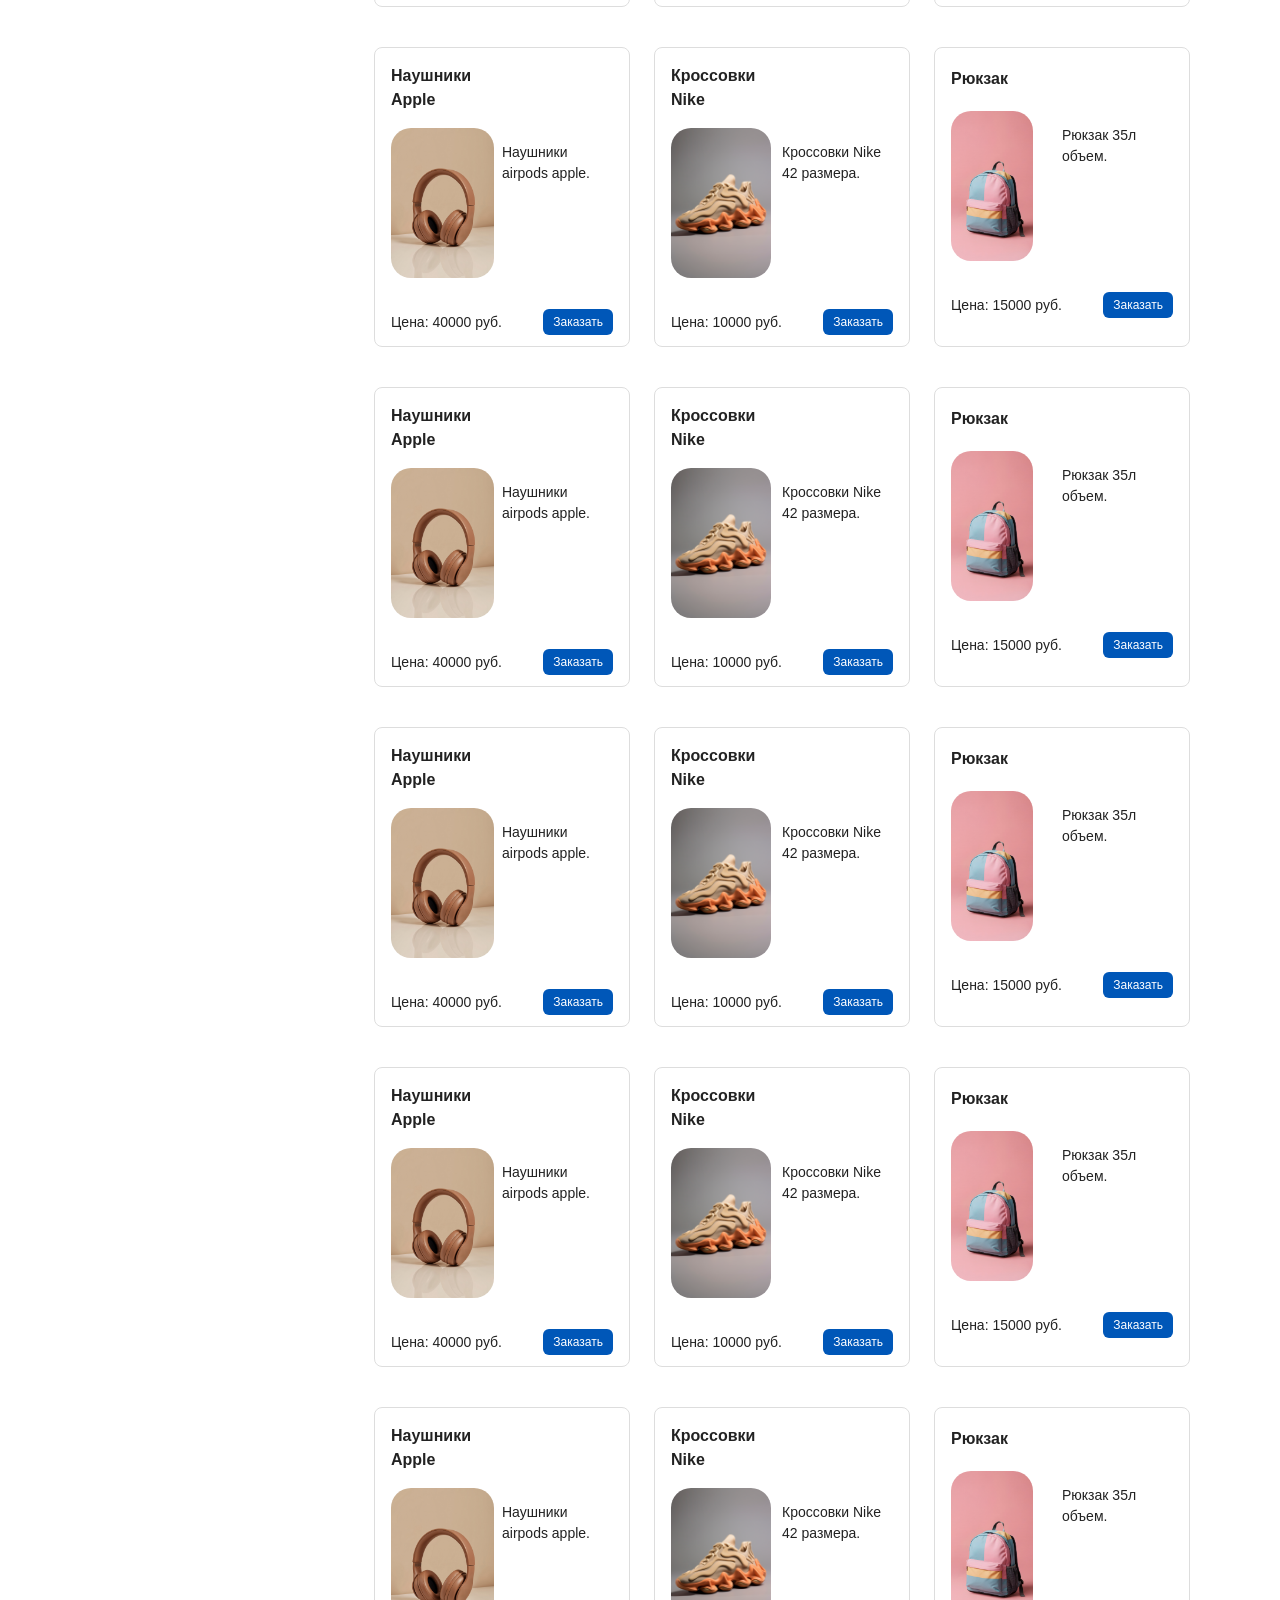
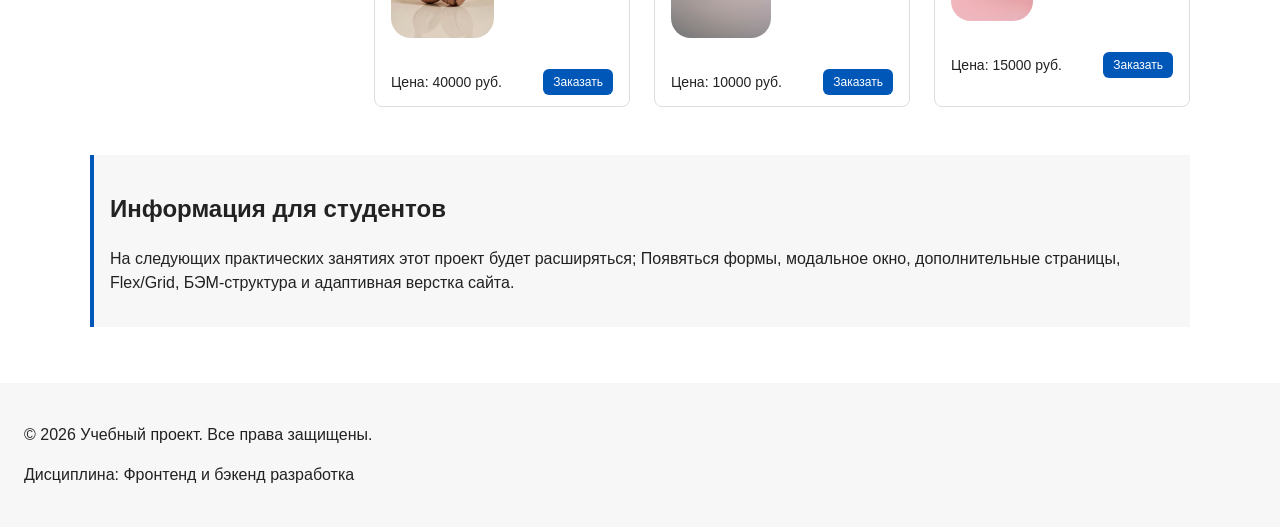
==== commit 340794a7: "practice 8" ====
--- a/catalog.html
+++ b/catalog.html
@@ -48,7 +48,7 @@
     </header>
     <main>
         <div class="top-space"></div>
-        <nav class="breadcrumbs" aria-label="Хлебные крошки">
+        <nav class="breadcrumbs" id="breadcrumbs" aria-label="Хлебные крошки">
             <a class="breadcrumbs__link" href="index.html">Главная</a>
             <span class="breadcrumbs__current">Каталог</span>
         </nav>
@@ -92,23 +92,215 @@
             <section class="catalog-products" id="popular">
                 <h2 class="catalog-products__title">Каталог товаров</h2>
                 <div class="catalog-products__container products-grid">
-                    <article class="product-card">
-                        <h3 class="product-card__title">Наушники Apple</h3>
-                        <img class="product-card__image" src="./images/close-up-headphones-detail.jpg">
-                        <div class="space"></div>
-                        <p class="product-class__description">Наушники airpods apple.</p>
-                        <p class="product-card__price">Цена: 40000 руб.</p>
-                        <button class="button product-card__button" type="button" data-product="Товар 1">Заказать</button>
-                    </article>
-                    <article class="product-card">
-                        <h3 class="product-card__title">Кроссовки Nike</h3>  
-                        <img class="product-card__image" src="./images/close-up-futuristic-sneakers.jpg">
-                        <div class="space"></div>
-                        <p class="product-class__description">Кроссовки Nike 42 размера.</p>
-                        <p class="product-card__price">Цена: 10000 руб.</p>
-                        <button class="button product-card__button" type="button" data-product="Товар 2">Заказать</button>
-                    </article>
-                    <article class="product-card">
+                    <article class="product-card product-card--small">
+                        <h3 class="product-card__title">Наушники Apple</h3>
+                        <img class="product-card__image" src="./images/close-up-headphones-detail.jpg">
+                        <div class="space"></div>
+                        <p class="product-class__description">Наушники airpods apple.</p>
+                        <p class="product-card__price">Цена: 40000 руб.</p>
+                        <button class="button product-card__button" type="button" data-product="Товар 1">Заказать</button>
+                    </article>
+                    <article class="product-card product-card--small">
+                        <h3 class="product-card__title">Кроссовки Nike</h3>  
+                        <img class="product-card__image" src="./images/close-up-futuristic-sneakers.jpg">
+                        <div class="space"></div>
+                        <p class="product-class__description">Кроссовки Nike 42 размера.</p>
+                        <p class="product-card__price">Цена: 10000 руб.</p>
+                        <button class="button product-card__button" type="button" data-product="Товар 2">Заказать</button>
+                    </article>
+                    <article class="product-card product-card--small">
+                        <h3 class="product-card__title">Рюкзак</h3>
+                        <img class="product-card__image" src="./images/colorful-pastel-backpack-pink-background.jpg">
+                        <div class="space"></div>
+                        <p class="product-class__description">Рюкзак 35л объем.</p>
+                        <p class="product-card__price">Цена: 15000 руб.</p>
+                        <button class="button product-card__button" type="button" data-product="Товар 3">Заказать</button>
+                    </article>
+                    <article class="product-card product-card--small">
+                        <h3 class="product-card__title">Наушники Apple</h3>
+                        <img class="product-card__image" src="./images/close-up-headphones-detail.jpg">
+                        <div class="space"></div>
+                        <p class="product-class__description">Наушники airpods apple.</p>
+                        <p class="product-card__price">Цена: 40000 руб.</p>
+                        <button class="button product-card__button" type="button" data-product="Товар 1">Заказать</button>
+                    </article>
+                    <article class="product-card product-card--small">
+                        <h3 class="product-card__title">Кроссовки Nike</h3>  
+                        <img class="product-card__image" src="./images/close-up-futuristic-sneakers.jpg">
+                        <div class="space"></div>
+                        <p class="product-class__description">Кроссовки Nike 42 размера.</p>
+                        <p class="product-card__price">Цена: 10000 руб.</p>
+                        <button class="button product-card__button" type="button" data-product="Товар 2">Заказать</button>
+                    </article>
+                    <article class="product-card product-card--small">
+                        <h3 class="product-card__title">Рюкзак</h3>
+                        <img class="product-card__image" src="./images/colorful-pastel-backpack-pink-background.jpg">
+                        <div class="space"></div>
+                        <p class="product-class__description">Рюкзак 35л объем.</p>
+                        <p class="product-card__price">Цена: 15000 руб.</p>
+                        <button class="button product-card__button" type="button" data-product="Товар 3">Заказать</button>
+                    </article>
+                    <article class="product-card product-card--small">
+                        <h3 class="product-card__title">Наушники Apple</h3>
+                        <img class="product-card__image" src="./images/close-up-headphones-detail.jpg">
+                        <div class="space"></div>
+                        <p class="product-class__description">Наушники airpods apple.</p>
+                        <p class="product-card__price">Цена: 40000 руб.</p>
+                        <button class="button product-card__button" type="button" data-product="Товар 1">Заказать</button>
+                    </article>
+                    <article class="product-card product-card--small">
+                        <h3 class="product-card__title">Кроссовки Nike</h3>  
+                        <img class="product-card__image" src="./images/close-up-futuristic-sneakers.jpg">
+                        <div class="space"></div>
+                        <p class="product-class__description">Кроссовки Nike 42 размера.</p>
+                        <p class="product-card__price">Цена: 10000 руб.</p>
+                        <button class="button product-card__button" type="button" data-product="Товар 2">Заказать</button>
+                    </article>
+                    <article class="product-card product-card--small">
+                        <h3 class="product-card__title">Рюкзак</h3>
+                        <img class="product-card__image" src="./images/colorful-pastel-backpack-pink-background.jpg">
+                        <div class="space"></div>
+                        <p class="product-class__description">Рюкзак 35л объем.</p>
+                        <p class="product-card__price">Цена: 15000 руб.</p>
+                        <button class="button product-card__button" type="button" data-product="Товар 3">Заказать</button>
+                    </article>
+                    <article class="product-card product-card--small">
+                        <h3 class="product-card__title">Наушники Apple</h3>
+                        <img class="product-card__image" src="./images/close-up-headphones-detail.jpg">
+                        <div class="space"></div>
+                        <p class="product-class__description">Наушники airpods apple.</p>
+                        <p class="product-card__price">Цена: 40000 руб.</p>
+                        <button class="button product-card__button" type="button" data-product="Товар 1">Заказать</button>
+                    </article>
+                    <article class="product-card product-card--small">
+                        <h3 class="product-card__title">Кроссовки Nike</h3>  
+                        <img class="product-card__image" src="./images/close-up-futuristic-sneakers.jpg">
+                        <div class="space"></div>
+                        <p class="product-class__description">Кроссовки Nike 42 размера.</p>
+                        <p class="product-card__price">Цена: 10000 руб.</p>
+                        <button class="button product-card__button" type="button" data-product="Товар 2">Заказать</button>
+                    </article>
+                    <article class="product-card product-card--small">
+                        <h3 class="product-card__title">Рюкзак</h3>
+                        <img class="product-card__image" src="./images/colorful-pastel-backpack-pink-background.jpg">
+                        <div class="space"></div>
+                        <p class="product-class__description">Рюкзак 35л объем.</p>
+                        <p class="product-card__price">Цена: 15000 руб.</p>
+                        <button class="button product-card__button" type="button" data-product="Товар 3">Заказать</button>
+                    </article>
+                    <article class="product-card product-card--small">
+                        <h3 class="product-card__title">Наушники Apple</h3>
+                        <img class="product-card__image" src="./images/close-up-headphones-detail.jpg">
+                        <div class="space"></div>
+                        <p class="product-class__description">Наушники airpods apple.</p>
+                        <p class="product-card__price">Цена: 40000 руб.</p>
+                        <button class="button product-card__button" type="button" data-product="Товар 1">Заказать</button>
+                    </article>
+                    <article class="product-card product-card--small">
+                        <h3 class="product-card__title">Кроссовки Nike</h3>  
+                        <img class="product-card__image" src="./images/close-up-futuristic-sneakers.jpg">
+                        <div class="space"></div>
+                        <p class="product-class__description">Кроссовки Nike 42 размера.</p>
+                        <p class="product-card__price">Цена: 10000 руб.</p>
+                        <button class="button product-card__button" type="button" data-product="Товар 2">Заказать</button>
+                    </article>
+                    <article class="product-card product-card--small">
+                        <h3 class="product-card__title">Рюкзак</h3>
+                        <img class="product-card__image" src="./images/colorful-pastel-backpack-pink-background.jpg">
+                        <div class="space"></div>
+                        <p class="product-class__description">Рюкзак 35л объем.</p>
+                        <p class="product-card__price">Цена: 15000 руб.</p>
+                        <button class="button product-card__button" type="button" data-product="Товар 3">Заказать</button>
+                    </article>
+                    <article class="product-card product-card--small">
+                        <h3 class="product-card__title">Наушники Apple</h3>
+                        <img class="product-card__image" src="./images/close-up-headphones-detail.jpg">
+                        <div class="space"></div>
+                        <p class="product-class__description">Наушники airpods apple.</p>
+                        <p class="product-card__price">Цена: 40000 руб.</p>
+                        <button class="button product-card__button" type="button" data-product="Товар 1">Заказать</button>
+                    </article>
+                    <article class="product-card product-card--small">
+                        <h3 class="product-card__title">Кроссовки Nike</h3>  
+                        <img class="product-card__image" src="./images/close-up-futuristic-sneakers.jpg">
+                        <div class="space"></div>
+                        <p class="product-class__description">Кроссовки Nike 42 размера.</p>
+                        <p class="product-card__price">Цена: 10000 руб.</p>
+                        <button class="button product-card__button" type="button" data-product="Товар 2">Заказать</button>
+                    </article>
+                    <article class="product-card product-card--small">
+                        <h3 class="product-card__title">Рюкзак</h3>
+                        <img class="product-card__image" src="./images/colorful-pastel-backpack-pink-background.jpg">
+                        <div class="space"></div>
+                        <p class="product-class__description">Рюкзак 35л объем.</p>
+                        <p class="product-card__price">Цена: 15000 руб.</p>
+                        <button class="button product-card__button" type="button" data-product="Товар 3">Заказать</button>
+                    </article>
+                    <article class="product-card product-card--small">
+                        <h3 class="product-card__title">Наушники Apple</h3>
+                        <img class="product-card__image" src="./images/close-up-headphones-detail.jpg">
+                        <div class="space"></div>
+                        <p class="product-class__description">Наушники airpods apple.</p>
+                        <p class="product-card__price">Цена: 40000 руб.</p>
+                        <button class="button product-card__button" type="button" data-product="Товар 1">Заказать</button>
+                    </article>
+                    <article class="product-card product-card--small">
+                        <h3 class="product-card__title">Кроссовки Nike</h3>  
+                        <img class="product-card__image" src="./images/close-up-futuristic-sneakers.jpg">
+                        <div class="space"></div>
+                        <p class="product-class__description">Кроссовки Nike 42 размера.</p>
+                        <p class="product-card__price">Цена: 10000 руб.</p>
+                        <button class="button product-card__button" type="button" data-product="Товар 2">Заказать</button>
+                    </article>
+                    <article class="product-card product-card--small">
+                        <h3 class="product-card__title">Рюкзак</h3>
+                        <img class="product-card__image" src="./images/colorful-pastel-backpack-pink-background.jpg">
+                        <div class="space"></div>
+                        <p class="product-class__description">Рюкзак 35л объем.</p>
+                        <p class="product-card__price">Цена: 15000 руб.</p>
+                        <button class="button product-card__button" type="button" data-product="Товар 3">Заказать</button>
+                    </article>
+                    <article class="product-card product-card--small">
+                        <h3 class="product-card__title">Наушники Apple</h3>
+                        <img class="product-card__image" src="./images/close-up-headphones-detail.jpg">
+                        <div class="space"></div>
+                        <p class="product-class__description">Наушники airpods apple.</p>
+                        <p class="product-card__price">Цена: 40000 руб.</p>
+                        <button class="button product-card__button" type="button" data-product="Товар 1">Заказать</button>
+                    </article>
+                    <article class="product-card product-card--small">
+                        <h3 class="product-card__title">Кроссовки Nike</h3>  
+                        <img class="product-card__image" src="./images/close-up-futuristic-sneakers.jpg">
+                        <div class="space"></div>
+                        <p class="product-class__description">Кроссовки Nike 42 размера.</p>
+                        <p class="product-card__price">Цена: 10000 руб.</p>
+                        <button class="button product-card__button" type="button" data-product="Товар 2">Заказать</button>
+                    </article>
+                    <article class="product-card product-card--small">
+                        <h3 class="product-card__title">Рюкзак</h3>
+                        <img class="product-card__image" src="./images/colorful-pastel-backpack-pink-background.jpg">
+                        <div class="space"></div>
+                        <p class="product-class__description">Рюкзак 35л объем.</p>
+                        <p class="product-card__price">Цена: 15000 руб.</p>
+                        <button class="button product-card__button" type="button" data-product="Товар 3">Заказать</button>
+                    </article>
+                    <article class="product-card product-card--small">
+                        <h3 class="product-card__title">Наушники Apple</h3>
+                        <img class="product-card__image" src="./images/close-up-headphones-detail.jpg">
+                        <div class="space"></div>
+                        <p class="product-class__description">Наушники airpods apple.</p>
+                        <p class="product-card__price">Цена: 40000 руб.</p>
+                        <button class="button product-card__button" type="button" data-product="Товар 1">Заказать</button>
+                    </article>
+                    <article class="product-card product-card--small">
+                        <h3 class="product-card__title">Кроссовки Nike</h3>  
+                        <img class="product-card__image" src="./images/close-up-futuristic-sneakers.jpg">
+                        <div class="space"></div>
+                        <p class="product-class__description">Кроссовки Nike 42 размера.</p>
+                        <p class="product-card__price">Цена: 10000 руб.</p>
+                        <button class="button product-card__button" type="button" data-product="Товар 2">Заказать</button>
+                    </article>
+                    <article class="product-card product-card--small">
                         <h3 class="product-card__title">Рюкзак</h3>
                         <img class="product-card__image" src="./images/colorful-pastel-backpack-pink-background.jpg">
                         <div class="space"></div>
@@ -203,13 +395,22 @@
                 </label>
             </div>
             <div class="order-form__actions">
-                <button type="button" id="close-order-dialog">Закрыть</button>
-                <button type="submit">Отправить заявку</button>
+                <button class="order-form__button button--secondary" type="button" id="close-order-dialog">Закрыть</button>
+                <button class="order-form__button button--primary" type="submit">Отправить заявку</button>
             </div>
         </form>
     </dialog>
     <p class="success-message" id="success-message" hidden>
         Ваша заявка успешно отправлена!
     </p>
+    <div class="top-scroll">
+        <button class="top-scroll__button" id="top-scroll__button" aria-label="Наверх">
+            <a class="top-scroll__link" href="#breadcrumbs">
+                <svg class="top-scroll__icon" xmlns="http://www.w3.org/2000/svg" viewBox="0 0 24 24" fill="white">
+                    <path d="M12 2L6 8h4v8h4V8h4l-6-6z"/>
+                </svg>
+            </a>
+        </button>
+    </div>
 </body>
 </html>
--- a/css/style.css
+++ b/css/style.css
@@ -118,6 +118,7 @@
 }
 
 .site-header{
+  z-index: 0;
   height: 100%;
   max-width: 1100px;
   margin: 0 auto;
@@ -232,21 +233,6 @@
   gap: var(--space-lg);
 }
 
-.product-card {
-  margin-bottom: var(--space-md);
-  padding: var(--space-md);
-  border: 1px solid var(--color-border);
-  border-radius: var(--radius-md);
-  background-color: var(--color-bg);
-}
-
-.product-card:hover {
-  border-color: var(--color-primary);
-}
-
-.product-card h3 {
-  margin-top: 0;
-}
 
 
 .button {
@@ -323,7 +309,11 @@
 }
 
 .catalog-filters {
-  grid-area: filters;
+  position: sticky;
+  max-height: 550px;
+  top: 200px;
+  z-index: -1;
+  grid-area: 'filters';
   padding: var(--space-md);
   border: 1px solid var(--color-border);
   border-radius: var(--radius-md);
@@ -332,6 +322,17 @@
 .catalog-products {
   grid-area: "products";
 }
+
+
+
+.product-card:hover {
+  border-color: var(--color-primary);
+}
+
+.product-card h3 {
+  margin-top: 0;
+}
+
 
 .product-card{
   display: grid;
@@ -341,7 +342,92 @@
   grid-template-columns: 1fr 1fr;
   height: 400px;
   width: 100%;
-}
+  margin-bottom: var(--space-md);
+  padding: var(--space-md);
+  border: 1px solid var(--color-border);
+  border-radius: var(--radius-md);
+  background-color: var(--color-bg);
+}
+
+
+.product-card--sale{
+  position: relative;
+}
+.product-card--sale::after {
+  content: "SALE";
+  position: absolute;
+  top: 10px;
+  right: 10px;
+  padding: var(--space-xs) var(--space-sm);
+  font-size: 16px;
+  font-weight: bold;
+  color: var(--color-white);
+  background-color: var(--color-danger);
+  border-radius: var(--radius-sm);
+}
+
+.product-card--small{
+  max-height: 300px;
+}
+
+.product-card--small > p{
+  font-size: 14px;
+}
+.product-card--small > h3{
+  font-size: 16px;
+}
+.product-card--small > button{
+  font-size: 12px;
+  padding: 6px 10px;
+}
+.product-card--small > img{
+  height: 150px;
+  align-self: start;
+}
+
+.product-card--medium {
+  max-height: 600px;
+  background-color: var(--color-surface-accent);
+  border: 1px solid var(--color-primary);
+}
+.product-card--medium > p{
+  font-size: 16px;
+}
+.product-card--medium > h3{
+  font-size: 20px;
+}
+.product-card--medium > button{
+  font-size: 16px;
+  padding: 10px 14px;
+}
+.product-card--medium > img{
+  height: 250px;
+  align-self: start;
+}
+
+.product-card--medium > .product-card__description{
+  font-size: 14px;
+  grid-row: 2 / 3;
+  grid-column: 1 / 2;
+  align-self: start;
+}
+.product-card--medium > .product-card__price{
+  grid-row: 3 / 4;
+  grid-column: 1 / 2;
+  align-self: end;
+}
+.product-card--medium > .product-card__button{
+  grid-row: 5 / 6;
+  grid-column: 1 / 2;
+  justify-self: start;
+}
+.product-card--medium > .product-card__image{
+  grid-row: 2 / 4;
+  background-size: cover;
+  height: 250px;
+  border-radius: 20px;
+}
+
 
 .product-card__title{
   grid-row: 1 / 2;
@@ -360,14 +446,19 @@
   grid-column: 2 / 3;
   justify-self: end;
 }
-
 .product-card__image{
   grid-row: 2 / 5;
   background-size: cover;
-  height: 200px;
+  height: 300px;
   border-radius: 20px;
-
-}
+}
+.product-card__image{
+  grid-row: 2 / 5;
+  background-size: cover;
+  height: 150px;
+  border-radius: 20px;
+}
+
 .space{
   grid-column: 2 / 3;
   grid-row: 1 / 2;
@@ -472,4 +563,39 @@
   padding: var(--space-md);
   border-left: 4px solid var(--color-success);
   background-color: var(--color-success-bg);
+}
+
+/* 
+КНОПКА СКРОЛЛА НАВЕРХ */
+
+.top-scroll {
+  display: none;
+  position: fixed;
+  top: 85%;
+  right: 7%;
+  width: 75px;
+  height: 75px;
+}
+.top-scroll.show {
+  display: block;
+  z-index: 1000;
+}
+.top-scroll__button{
+  width: 100%;
+  height: 100%;
+  border: 0;
+  display: flex;
+  
+  justify-content: center;
+  background-color: var(--color-primary);
+  border-radius: 50%;
+  cursor: pointer;
+}
+.top-scroll__link{
+  width: 100%;
+  height: 100%;
+  display: flex;
+  justify-content: center;
+  padding-top: 20%;
+  
 }
